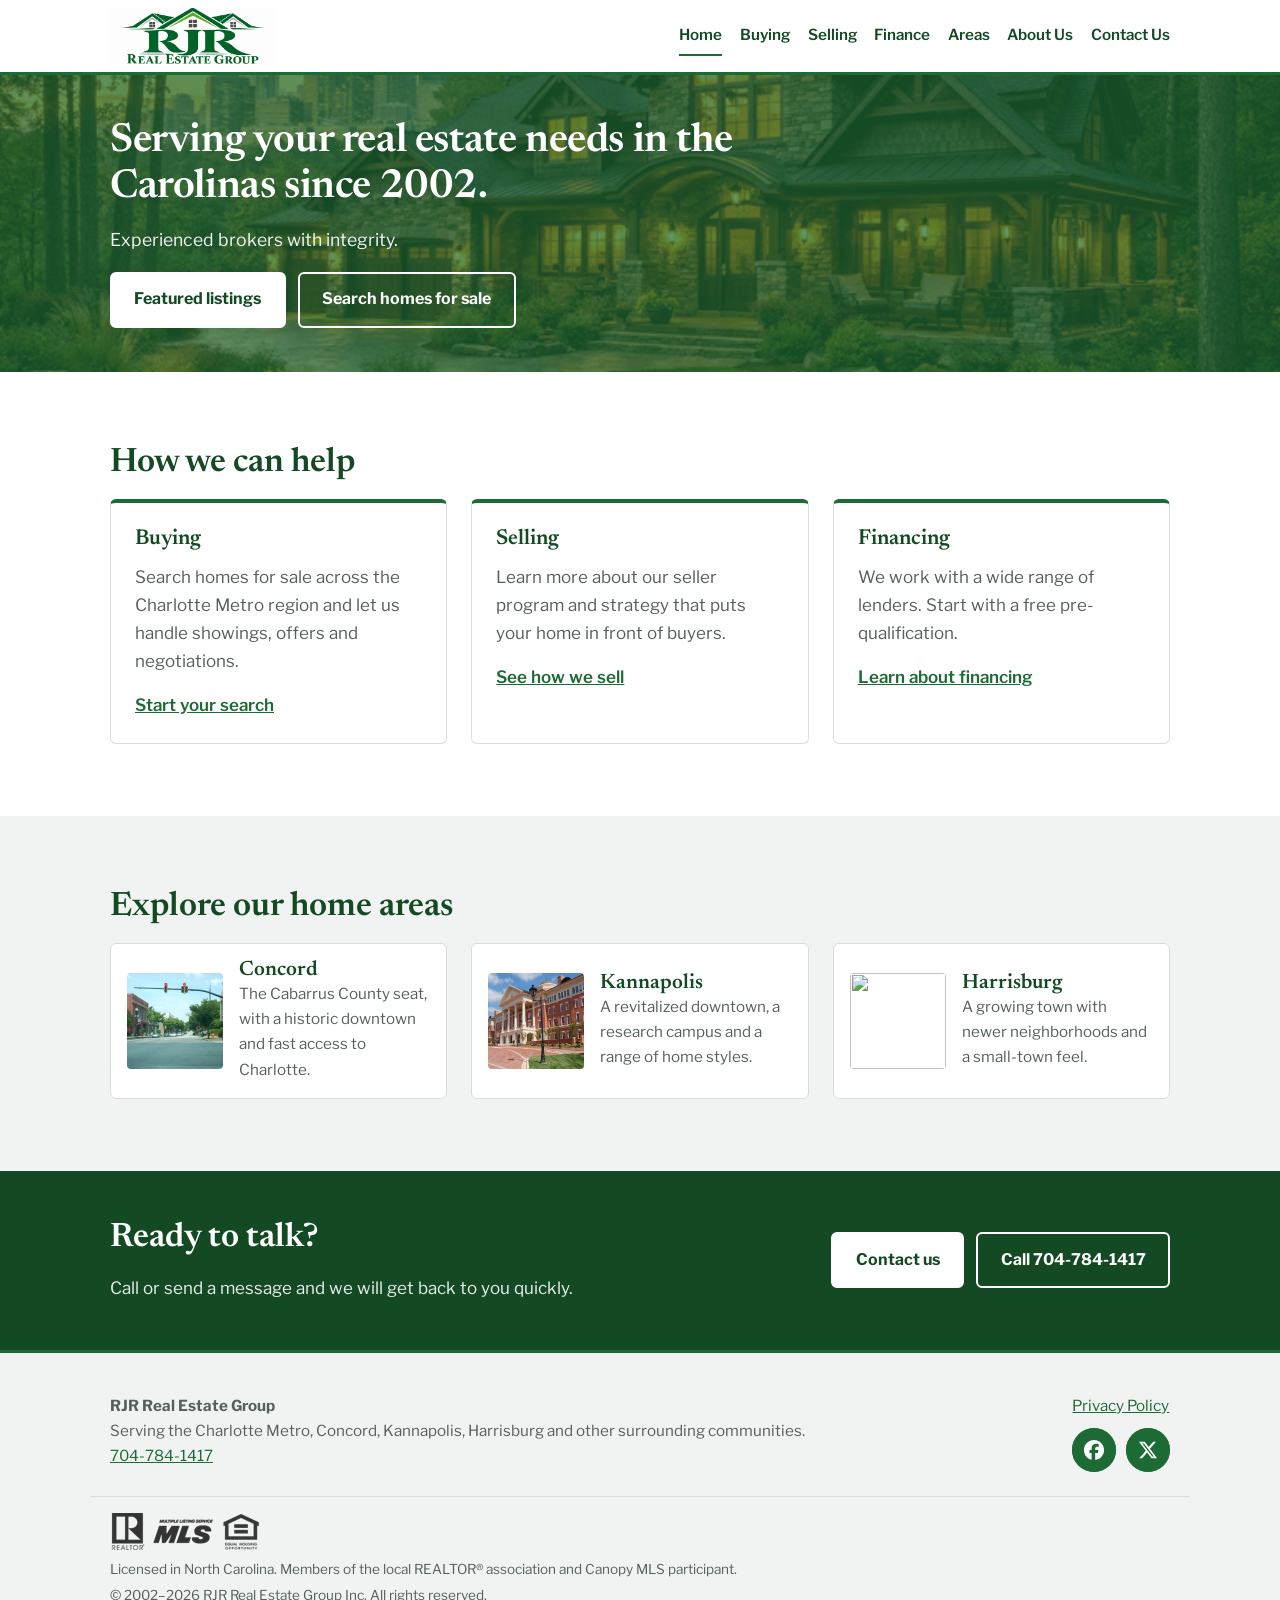
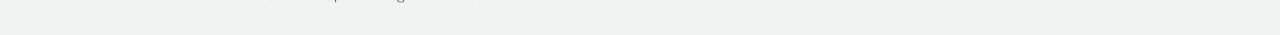
==== index.html @ 5c3bfae6 "Various fixes" ====
<!DOCTYPE html>
<html lang="en">
<head>
<meta charset="utf-8">
<meta name="viewport" content="width=device-width, initial-scale=1">
<title>RJR Real Estate Group | Charlotte &amp; Cabarrus County Real Estate</title>
<meta name="description" content="Full-service residential real estate for buyers and sellers in the Charlotte Metro, Concord, Kannapolis, Harrisburg and Cabarrus County, NC. Search homes for sale.">
<link rel="canonical" href="https://choosecarolinas.com/">
<link rel="preconnect" href="https://fonts.googleapis.com">
<link rel="preconnect" href="https://fonts.gstatic.com" crossorigin>
<link href="https://fonts.googleapis.com/css2?family=Libre+Franklin:wght@400;600;700&family=Newsreader:opsz,wght@6..72,500;6..72,600&display=swap" rel="stylesheet">
<link rel="stylesheet" href="style.css">
<link rel="icon" href="images/favicon.ico" sizes="any">
<link rel="apple-touch-icon" href="images/apple-touch-icon.png">
</head>
<body>
<a class="skip" href="#main">Skip to content</a>
<header class="site-header">
  <div class="wrap bar">
    <a class="brand" href="index.html"><img src="images/RJR_Logo_2026.png" alt="RJR Real Estate Group" width="170" height="92"></a>
    <input type="checkbox" id="menu-toggle" class="menu-toggle" aria-label="Toggle menu">
    <label for="menu-toggle" class="menu-btn" aria-hidden="true"><span></span></label>
    <nav class="nav" aria-label="Main"><a href="index.html" aria-current="page">Home</a><a href="Buying.html">Buying</a><a href="Selling.html">Selling</a><a href="Finance.html">Finance</a><a href="Areas.html">Areas</a><a href="Aboutus.html">About Us</a><a href="Contacts.html">Contact Us</a></nav>
  </div>
</header>
<main id="main">
<section class="hero" style="--hero-img:url('images/HomePage_Background_Home.png'); --hero-opacity:.3"><div class="wrap">
  <h1>Serving your real estate needs in the Carolinas since 2002.</h1>
  <p class="lead">Experienced brokers with integrity.</p>
  <div class="hero-actions"><a class="btn light" href="Buying_firm.html">Featured listings</a><a class="btn ghost-light" href="Buying.html">Search homes for sale</a></div>
</div></section>
<section class="section"><div class="wrap">
  <h2>How we can help</h2>
  <div class="grid3">
    <article class="card"><h3>Buying</h3><p>Search homes for sale across the Charlotte Metro region and let us handle showings, offers and negotiations.</p><a href="Buying.html">Start your search</a></article>
    <article class="card"><h3>Selling</h3><p>Learn more about our seller program and strategy that puts your home in front of buyers.</p><a href="Selling.html">See how we sell</a></article>
    <article class="card"><h3>Financing</h3><p>We work with a wide range of lenders. Start with a free pre-qualification.</p><a href="Finance.html">Learn about financing</a></article>
  </div>
</div></section>
<section class="section alt"><div class="wrap">
  <h2>Explore our home areas</h2>
  <div class="grid3">
    <a class="area-card" href="Concord.html"><img src="images/concord.jpg" alt="" width="181" height="145"><span><strong>Concord</strong>The Cabarrus County seat, with a historic downtown and fast access to Charlotte.</span></a>
    <a class="area-card" href="Kannapolis.html"><img src="images/Kannapolis.jpg" alt="" width="117" height="90"><span><strong>Kannapolis</strong>A revitalized downtown, a research campus and a range of home styles.</span></a>
    <a class="area-card" href="Harrisburg.html"><img src="images/page1_img4.jpg" alt="" width="181" height="145"><span><strong>Harrisburg</strong>A growing town with newer neighborhoods and a small-town feel.</span></a>
  </div>
</div></section>
<section class="cta"><div class="wrap">
  <div><h2>Ready to talk?</h2><p>Call or send a message and we will get back to you quickly.</p></div>
  <div class="cta-actions"><a class="btn light" href="Contacts.html">Contact us</a><a class="btn ghost-light" href="tel:+17047841417">Call 704-784-1417</a></div>
</div></section>

</main>
<footer class="site-footer">
  <div class="wrap foot">
    <div>
      <strong>RJR Real Estate Group</strong><br>
      Serving the Charlotte Metro, Concord, Kannapolis, Harrisburg and other surrounding communities.<br>
      <a href="tel:+17047841417">704-784-1417</a>
    </div>
    <div class="foot-links">
      <a href="Privacy.html">Privacy Policy</a>
<span class="social">
  <a href="https://www.facebook.com/RJRRealEstateGroup" target="_blank" rel="noopener noreferrer"><img src="images/facebook-icon.svg" alt="RJR Real Estate Group on Facebook (opens in a new tab)" width="44" height="44"></a>
  <a href="https://x.com/RJR_Real_Estate" target="_blank" rel="noopener noreferrer"><img src="images/x-icon.svg" alt="RJR Real Estate Group on X (opens in a new tab)" width="44" height="44"></a>
</span>
    </div>
  </div>
  <div class="wrap legal">
    <img src="images/realtor-logo-group_big.png" alt="REALTOR, Multiple Listing Service and Equal Housing Opportunity logos" width="150" height="37">
    <p>Licensed in North Carolina.  Members of the local REALTOR&reg; association and Canopy MLS participant.</p>
 <p>&copy; 2002&ndash;<span id="year">2026</span> RJR Real Estate Group Inc. All rights reserved.</p>
  </div>
</footer>
<script>document.getElementById('year').textContent = new Date().getFullYear();</script>
</body>
</html>
---- style.css ----
:root{--green:#1d6b34;--green-dark:#134a24;--green-soft:#e6f0e9;--grey:#f1f3f2;--line:#d8dedb;--ink:#1c2420;--muted:#55605a;--r:6px}
*{box-sizing:border-box}
html{scroll-behavior:smooth;scroll-padding-top:5.5rem}
@media (prefers-reduced-motion:reduce){html{scroll-behavior:auto}}
body{margin:0;font:400 1.0625rem/1.65 "Libre Franklin",system-ui,-apple-system,"Segoe UI",sans-serif;color:var(--ink);background:#fff}
h1,h2,h3{font-family:"Newsreader",Georgia,serif;font-weight:600;line-height:1.15;margin:0 0 .5em;color:var(--green-dark)}
h1{font-size:clamp(2rem,5vw,3.4rem);letter-spacing:-.01em}
h2{font-size:clamp(1.5rem,3vw,2.1rem)}
h3{font-size:1.35rem}
a{color:var(--green)}
img{max-width:100%;height:auto}
a:focus-visible,button:focus-visible,input:focus-visible,select:focus-visible,textarea:focus-visible{outline:3px solid var(--green);outline-offset:2px}
.hero a:focus-visible,.page-head a:focus-visible,.cta a:focus-visible{outline-color:#fff}
.wrap{max-width:1100px;margin:0 auto;padding:0 1.25rem}
.narrow{max-width:760px}
.skip{position:absolute;left:-999px}.skip:focus{left:1rem;top:1rem;background:#fff;color:#000;padding:.5rem 1rem;z-index:99}
.site-header{background:#fff;border-bottom:3px solid var(--green);position:sticky;top:0;z-index:20}
.bar{display:flex;align-items:center;justify-content:space-between;min-height:72px}
.brand img{display:block;height:56px;width:auto}
.nav{display:flex;gap:1.1rem;align-items:center}
.nav a{color:var(--green-dark);text-decoration:none;font-size:.95rem;font-weight:600;padding:.4rem 0;border-bottom:2px solid transparent}
.nav a:hover,.nav a[aria-current]{border-color:var(--green)}
.nav .nav-call{background:var(--green);color:#fff;border:0;padding:.5rem .9rem;border-radius:var(--r)}
.menu-toggle,.menu-btn{display:none}
@media (max-width:1000px){
 .menu-btn{display:block;width:44px;height:44px;cursor:pointer;position:relative}
 .menu-btn span,.menu-btn span::before,.menu-btn span::after{content:"";position:absolute;left:10px;right:10px;height:2px;background:var(--green-dark)}
 .menu-btn span{top:21px}.menu-btn span::before{top:-7px;left:0;right:0}.menu-btn span::after{top:7px;left:0;right:0}
 .menu-toggle{display:block;position:absolute;right:1.25rem;width:44px;height:44px;opacity:0;cursor:pointer;z-index:2}
 .menu-toggle:focus-visible+.menu-btn{outline:3px solid var(--green)}
 .nav{display:none;position:absolute;top:100%;left:0;right:0;background:#fff;border-bottom:3px solid var(--green);flex-direction:column;align-items:stretch;gap:0;padding:.5rem 1.25rem 1rem}
 .nav a{padding:.8rem 0;border-bottom:1px solid var(--line)}
 .menu-toggle:checked~.nav{display:flex}
 .nav .nav-call{text-align:center;margin-top:.75rem}
}
.hero{position:relative;isolation:isolate;overflow:hidden;background:var(--green);color:#fff;padding:clamp(1.75rem,4vw,2.75rem) 0}
/* Optional background image: set --hero-img on the <section class="hero"> in any page.
   Adjust --hero-opacity (0 = invisible, 1 = fully visible). Text stays solid on top. */
.hero::before{content:"";position:absolute;inset:0;z-index:-1;background-image:var(--hero-img,none);background-size:cover;background-position:center;opacity:var(--hero-opacity,.3)}
.hero h1{max-width:26ch;color:#fff;font-size:clamp(1.75rem,4vw,2.5rem);margin-bottom:.35em}
.lead{font-size:1.2rem;max-width:56ch;margin:0}
.hero .lead{opacity:.95;font-size:1.1rem}
.hero-actions{display:flex;flex-wrap:wrap;gap:.75rem;margin-top:1.1rem}
.page-head{background:var(--green);color:#fff;padding:2.75rem 0 2.25rem}.page-head h1{color:#fff;margin-bottom:.25em}
.btn{display:inline-block;background:var(--green);color:#fff;font-weight:700;text-decoration:none;padding:.8rem 1.4rem;border-radius:var(--r);border:2px solid var(--green);cursor:pointer;font-size:1rem;font-family:inherit}
.btn:hover{background:var(--green-dark);border-color:var(--green-dark)}
.btn.light{background:#fff;color:var(--green-dark);border-color:#fff}.btn.light:hover{background:var(--grey)}
.btn.ghost-light{background:transparent;color:#fff;border-color:#fff}.btn.ghost-light:hover{background:#ffffff22}
.section{padding:clamp(2.5rem,6vw,4.5rem) 0}.alt{background:var(--grey)}
.grid3{display:grid;grid-template-columns:repeat(auto-fit,minmax(260px,1fr));gap:1.5rem}
.card{border:1px solid var(--line);border-top:4px solid var(--green);background:#fff;padding:1.5rem;border-radius:var(--r)}
.card p{margin:0 0 1rem;color:var(--muted)}.card a{font-weight:600}
.area-card{display:flex;gap:1rem;align-items:center;background:#fff;border:1px solid var(--line);border-radius:var(--r);padding:1rem;text-decoration:none;color:var(--ink)}
.area-card:hover{border-color:var(--green)}
.area-card img{width:96px;height:96px;object-fit:cover;border-radius:4px;flex:none}
.area-card strong{display:block;font:600 1.3rem "Newsreader",Georgia,serif;color:var(--green-dark)}
.area-card span{font-size:.95rem;color:var(--muted)}
.more{margin-top:2rem;color:var(--muted)}
.split{display:grid;grid-template-columns:1.3fr 1fr;gap:2.5rem;align-items:start}.split>*{min-width:0}
@media (max-width:800px){.split{grid-template-columns:1fr}}
.fig{display:block;justify-self:center;border-radius:var(--r);max-width:100%;height:auto}
.prose p{max-width:68ch}
.steps{padding-left:1.25rem}.steps li{margin-bottom:1rem;padding-left:.35rem}
.checks{list-style:none;padding:0;margin:0 0 1.25rem}
.checks li{position:relative;padding:.3rem 0 .3rem 1.75rem}
.checks li::before{content:"";position:absolute;left:.25rem;top:.85rem;width:.55rem;height:.55rem;background:var(--green);border-radius:50%}
.idx-full{width:100%;background:var(--grey);padding:0;min-height:700px}
.idx-full iframe{display:block;width:100%;min-height:900px;border:0}
.idx-placeholder{margin:1.5rem;padding:4rem 1rem;text-align:center;color:var(--muted);border:2px dashed #b9c3be;border-radius:var(--r);background:#fff}
.cta{background:var(--green-dark);color:#fff;padding:3rem 0}
.cta h2{color:#fff}
.cta .wrap{display:flex;flex-wrap:wrap;gap:1.5rem;align-items:center;justify-content:space-between}
.cta p{margin:0;opacity:.92}.cta-actions{display:flex;flex-wrap:wrap;gap:.75rem}
.form{display:grid;gap:1rem}
.form label{display:grid;gap:.35rem;font-weight:600;font-size:.95rem}
.form input,.form select,.form textarea{font:inherit;padding:.7rem .8rem;border:1px solid #b9c3be;border-radius:var(--r);background:#fff;color:var(--ink);width:100%}
.contact-info{background:var(--grey);padding:1.75rem;border-radius:var(--r)}
.site-footer{background:var(--grey);border-top:3px solid var(--green);padding:2.5rem 0 1.5rem;font-size:.95rem;color:var(--muted)}
.foot{display:flex;flex-wrap:wrap;gap:2rem;justify-content:space-between;margin-bottom:1.5rem}
.foot-links{display:flex;flex-direction:column;gap:.6rem}
.social{display:flex;gap:.5rem}.social img{display:block;border-radius:4px}
.legal{border-top:1px solid var(--line);padding-top:1rem;font-size:.85rem}.legal p{margin:.25rem 0}.legal img{display:block;margin-bottom:.5rem}
.btn:disabled{background:#9aa5a0;border-color:#9aa5a0;cursor:not-allowed}
.captcha-msg{margin:0;color:#9b1c1c;font-size:.95rem}
.g-recaptcha{max-width:100%;overflow-x:auto}
.prose h2{margin-top:2.25rem}.prose h3{margin-top:1.5rem;font-size:1.15rem}
.form-success{background:var(--green-soft);border:1px solid var(--green);border-left:6px solid var(--green);border-radius:var(--r);padding:1.5rem}
.form-success h2{margin-bottom:.25em}.form-success p{margin:0}
.form-error{margin:0;padding:.75rem 1rem;border:1px solid #9b1c1c;border-radius:var(--r);background:#fdeeee;color:#7a1414;font-size:.95rem}
/* Taller property-search frame on phones (firm listings page only) */
@media (max-width:800px){
  .idx-tall iframe{height:2200px}
}
.social{display:flex;gap:.6rem}
.social a{display:inline-flex;align-items:center;justify-content:center;width:44px;height:44px;border-radius:50%;background:var(--green);color:#fff}
.social a:hover{background:var(--green-dark)}
.social svg{width:22px;height:22px;fill:currentColor}
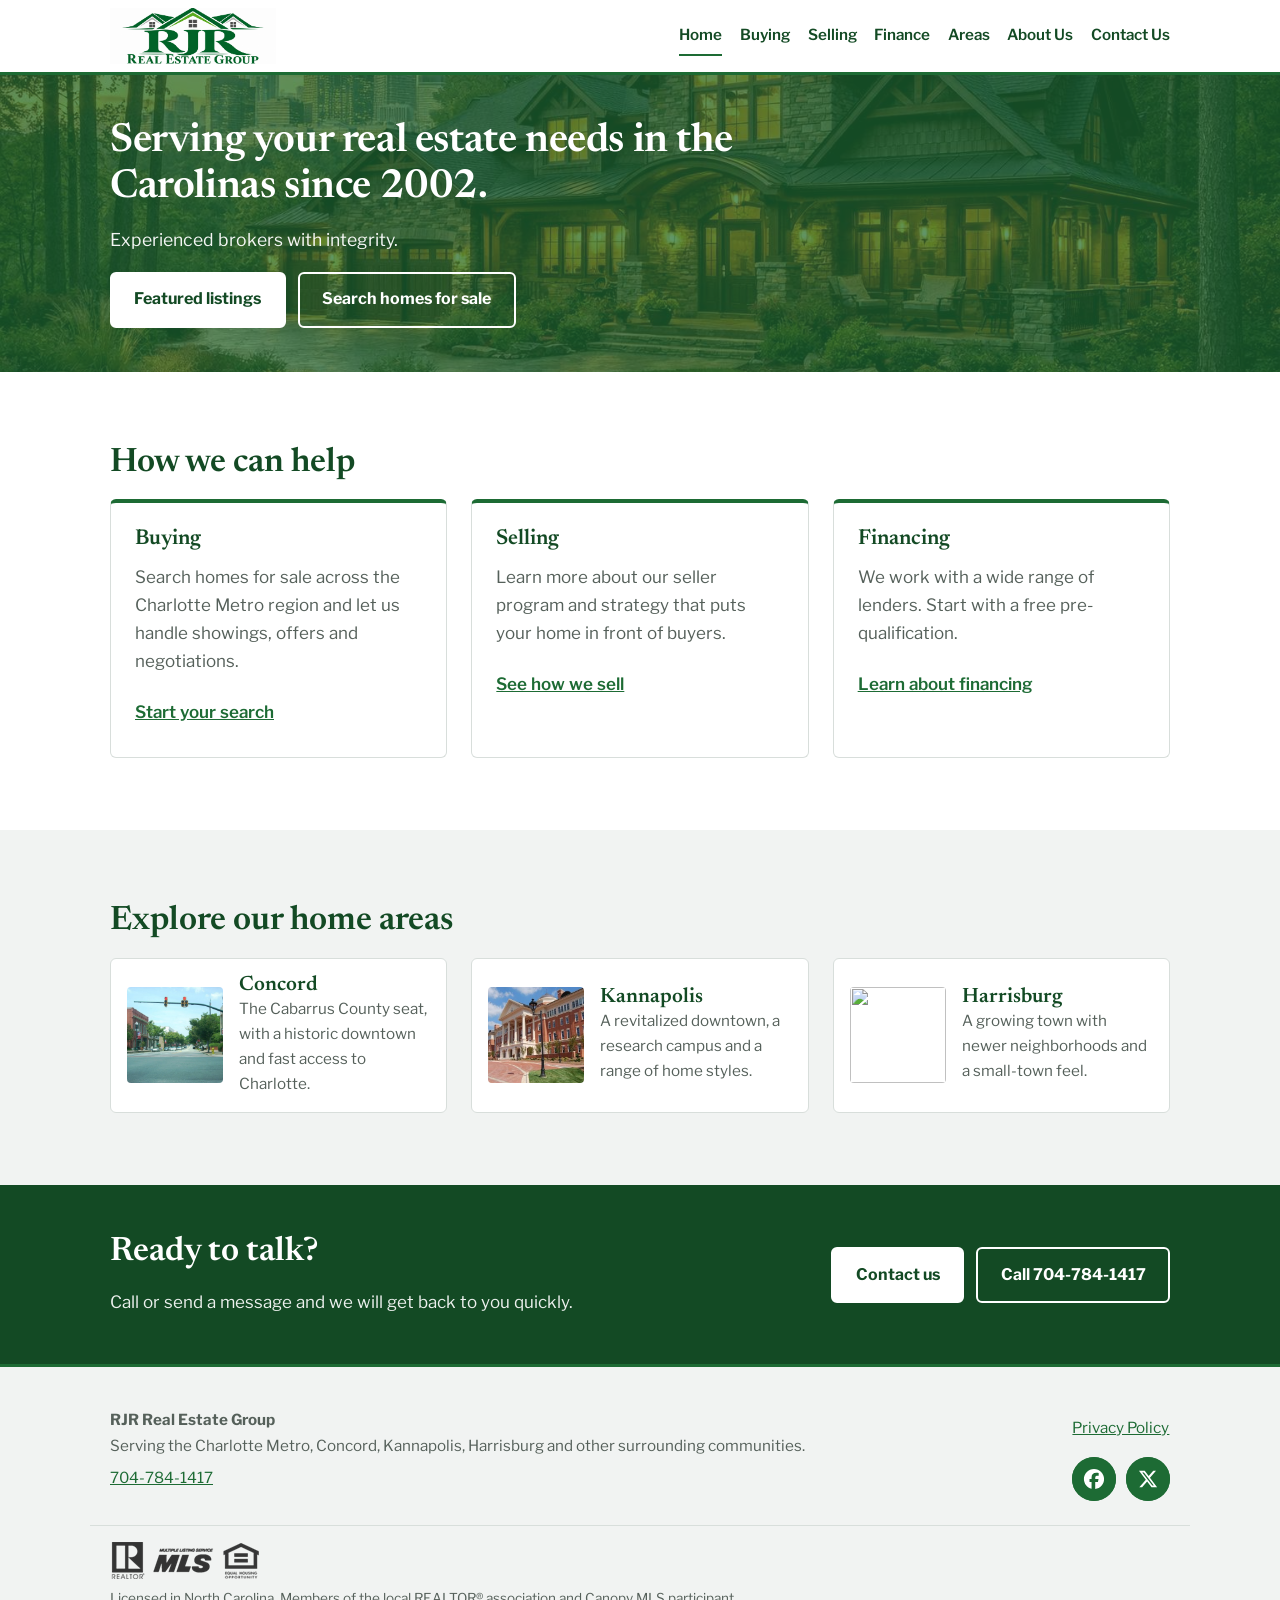
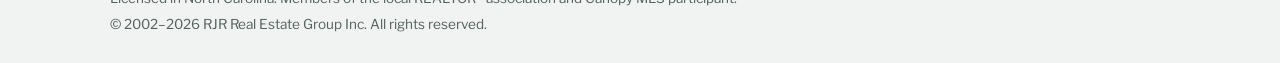
==== commit 0455b7da: "Header image fix" ====
--- a/index.html
+++ b/index.html
@@ -4,7 +4,7 @@
 <meta charset="utf-8">
 <meta name="viewport" content="width=device-width, initial-scale=1">
 <title>RJR Real Estate Group | Charlotte &amp; Cabarrus County Real Estate</title>
-<meta name="description" content="Full-service residential real estate for buyers and sellers in the Charlotte Metro, Concord, Kannapolis, Harrisburg and Cabarrus County, NC. Search homes for sale.">
+<meta name="description" content="Full-service residential real estate for buyers and sellers in Charlotte, Concord, Kannapolis, Harrisburg and Cabarrus County, NC. Search homes for sale.">
 <link rel="canonical" href="https://choosecarolinas.com/">
 <link rel="preconnect" href="https://fonts.googleapis.com">
 <link rel="preconnect" href="https://fonts.gstatic.com" crossorigin>
@@ -24,7 +24,7 @@
   </div>
 </header>
 <main id="main">
-<section class="hero" style="--hero-img:url('images/HomePage_Background_Home.png'); --hero-opacity:.3"><div class="wrap">
+<section class="hero" style="--hero-img:url('images/HomePage_Background_Home.jpg'); --hero-opacity:.3"><div class="wrap">
   <h1>Serving your real estate needs in the Carolinas since 2002.</h1>
   <p class="lead">Experienced brokers with integrity.</p>
   <div class="hero-actions"><a class="btn light" href="Buying_firm.html">Featured listings</a><a class="btn ghost-light" href="Buying.html">Search homes for sale</a></div>
@@ -40,8 +40,8 @@
 <section class="section alt"><div class="wrap">
   <h2>Explore our home areas</h2>
   <div class="grid3">
-    <a class="area-card" href="Concord.html"><img src="images/concord.jpg" alt="" width="181" height="145"><span><strong>Concord</strong>The Cabarrus County seat, with a historic downtown and fast access to Charlotte.</span></a>
-    <a class="area-card" href="Kannapolis.html"><img src="images/Kannapolis.jpg" alt="" width="117" height="90"><span><strong>Kannapolis</strong>A revitalized downtown, a research campus and a range of home styles.</span></a>
+    <a class="area-card" href="Concord.html"><img src="images/concord.jpg" alt="" width="800" height="600"><span><strong>Concord</strong>The Cabarrus County seat, with a historic downtown and fast access to Charlotte.</span></a>
+    <a class="area-card" href="Kannapolis.html"><img src="images/Kannapolis.jpg" alt="" width="466" height="313"><span><strong>Kannapolis</strong>A revitalized downtown, a research campus and a range of home styles.</span></a>
     <a class="area-card" href="Harrisburg.html"><img src="images/page1_img4.jpg" alt="" width="181" height="145"><span><strong>Harrisburg</strong>A growing town with newer neighborhoods and a small-town feel.</span></a>
   </div>
 </div></section>
--- a/style.css
+++ b/style.css
@@ -94,4 +94,5 @@
 .social{display:flex;gap:.6rem}
 .social a{display:inline-flex;align-items:center;justify-content:center;width:44px;height:44px;border-radius:50%;background:var(--green);color:#fff}
 .social a:hover{background:var(--green-dark)}
-.social svg{width:22px;height:22px;fill:currentColor}+.social svg{width:22px;height:22px;fill:currentColor}
+.card a,.contact-info a,.foot>div>a,.foot-links>a{display:inline-block;padding:.45rem 0}
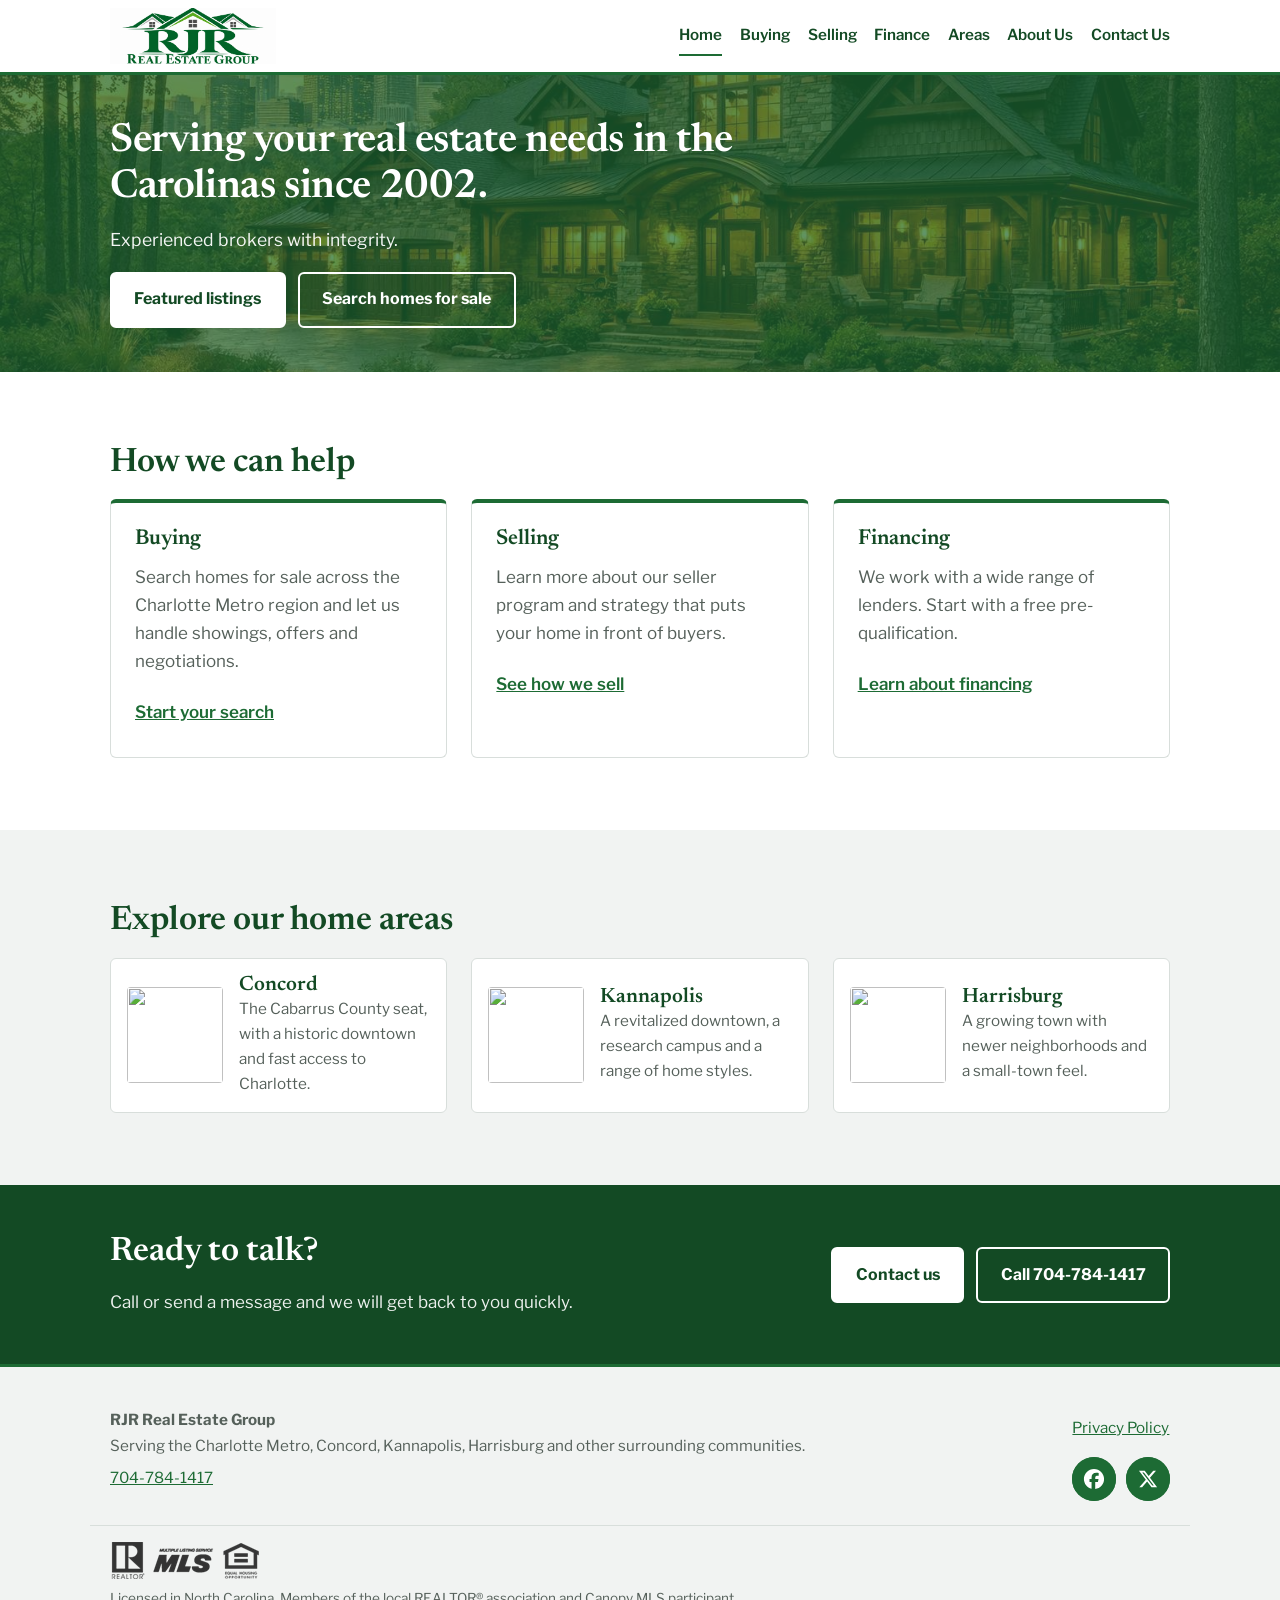
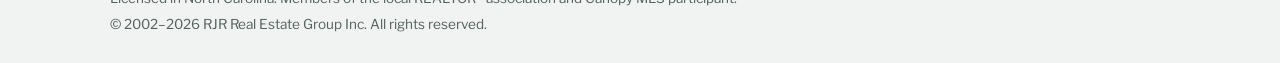
==== commit 7804298f: "City Image Updates" ====
--- a/index.html
+++ b/index.html
@@ -40,9 +40,9 @@
 <section class="section alt"><div class="wrap">
   <h2>Explore our home areas</h2>
   <div class="grid3">
-    <a class="area-card" href="Concord.html"><img src="images/concord.jpg" alt="" width="800" height="600"><span><strong>Concord</strong>The Cabarrus County seat, with a historic downtown and fast access to Charlotte.</span></a>
-    <a class="area-card" href="Kannapolis.html"><img src="images/Kannapolis.jpg" alt="" width="466" height="313"><span><strong>Kannapolis</strong>A revitalized downtown, a research campus and a range of home styles.</span></a>
-    <a class="area-card" href="Harrisburg.html"><img src="images/page1_img4.jpg" alt="" width="181" height="145"><span><strong>Harrisburg</strong>A growing town with newer neighborhoods and a small-town feel.</span></a>
+    <a class="area-card" href="Concord.html"><img src="images/concord_union_downtown.jpg" alt="" width="800" height="600"><span><strong>Concord</strong>The Cabarrus County seat, with a historic downtown and fast access to Charlotte.</span></a>
+    <a class="area-card" href="Kannapolis.html"><img src="images/Kannapolis_Main.jpg" alt="" width="466" height="313"><span><strong>Kannapolis</strong>A revitalized downtown, a research campus and a range of home styles.</span></a>
+    <a class="area-card" href="Harrisburg.html"><img src="images/harrisburg_sign.jpg" alt="" width="181" height="145"><span><strong>Harrisburg</strong>A growing town with newer neighborhoods and a small-town feel.</span></a>
   </div>
 </div></section>
 <section class="cta"><div class="wrap">
@@ -68,7 +68,7 @@
   </div>
   <div class="wrap legal">
     <img src="images/realtor-logo-group_big.png" alt="REALTOR, Multiple Listing Service and Equal Housing Opportunity logos" width="150" height="37">
-    <p>Licensed in North Carolina.  Members of the local REALTOR&reg; association and Canopy MLS participant.</p>
+    <p>Licensed in North Carolina. Members of the local REALTOR&reg; association and Canopy MLS participant.</p>
  <p>&copy; 2002&ndash;<span id="year">2026</span> RJR Real Estate Group Inc. All rights reserved.</p>
   </div>
 </footer>
--- a/style.css
+++ b/style.css
@@ -10,7 +10,7 @@
 a{color:var(--green)}
 img{max-width:100%;height:auto}
 a:focus-visible,button:focus-visible,input:focus-visible,select:focus-visible,textarea:focus-visible{outline:3px solid var(--green);outline-offset:2px}
-.hero a:focus-visible,.page-head a:focus-visible,.cta a:focus-visible{outline-color:#fff}
+.hero a:focus-visible,.cta a:focus-visible{outline-color:#fff}
 .wrap{max-width:1100px;margin:0 auto;padding:0 1.25rem}
 .narrow{max-width:760px}
 .skip{position:absolute;left:-999px}.skip:focus{left:1rem;top:1rem;background:#fff;color:#000;padding:.5rem 1rem;z-index:99}
@@ -41,7 +41,6 @@
 .lead{font-size:1.2rem;max-width:56ch;margin:0}
 .hero .lead{opacity:.95;font-size:1.1rem}
 .hero-actions{display:flex;flex-wrap:wrap;gap:.75rem;margin-top:1.1rem}
-.page-head{background:var(--green);color:#fff;padding:2.75rem 0 2.25rem}.page-head h1{color:#fff;margin-bottom:.25em}
 .btn{display:inline-block;background:var(--green);color:#fff;font-weight:700;text-decoration:none;padding:.8rem 1.4rem;border-radius:var(--r);border:2px solid var(--green);cursor:pointer;font-size:1rem;font-family:inherit}
 .btn:hover{background:var(--green-dark);border-color:var(--green-dark)}
 .btn.light{background:#fff;color:var(--green-dark);border-color:#fff}.btn.light:hover{background:var(--grey)}
@@ -66,7 +65,6 @@
 .checks li::before{content:"";position:absolute;left:.25rem;top:.85rem;width:.55rem;height:.55rem;background:var(--green);border-radius:50%}
 .idx-full{width:100%;background:var(--grey);padding:0;min-height:700px}
 .idx-full iframe{display:block;width:100%;min-height:900px;border:0}
-.idx-placeholder{margin:1.5rem;padding:4rem 1rem;text-align:center;color:var(--muted);border:2px dashed #b9c3be;border-radius:var(--r);background:#fff}
 .cta{background:var(--green-dark);color:#fff;padding:3rem 0}
 .cta h2{color:#fff}
 .cta .wrap{display:flex;flex-wrap:wrap;gap:1.5rem;align-items:center;justify-content:space-between}
@@ -78,7 +76,7 @@
 .site-footer{background:var(--grey);border-top:3px solid var(--green);padding:2.5rem 0 1.5rem;font-size:.95rem;color:var(--muted)}
 .foot{display:flex;flex-wrap:wrap;gap:2rem;justify-content:space-between;margin-bottom:1.5rem}
 .foot-links{display:flex;flex-direction:column;gap:.6rem}
-.social{display:flex;gap:.5rem}.social img{display:block;border-radius:4px}
+.social img{display:block;border-radius:4px}
 .legal{border-top:1px solid var(--line);padding-top:1rem;font-size:.85rem}.legal p{margin:.25rem 0}.legal img{display:block;margin-bottom:.5rem}
 .btn:disabled{background:#9aa5a0;border-color:#9aa5a0;cursor:not-allowed}
 .captcha-msg{margin:0;color:#9b1c1c;font-size:.95rem}
@@ -94,5 +92,4 @@
 .social{display:flex;gap:.6rem}
 .social a{display:inline-flex;align-items:center;justify-content:center;width:44px;height:44px;border-radius:50%;background:var(--green);color:#fff}
 .social a:hover{background:var(--green-dark)}
-.social svg{width:22px;height:22px;fill:currentColor}
-.card a,.contact-info a,.foot>div>a,.foot-links>a{display:inline-block;padding:.45rem 0}+.card a,.contact-info a,.foot>div>a,.foot-links>a{display:inline-block;padding:.45rem 0}
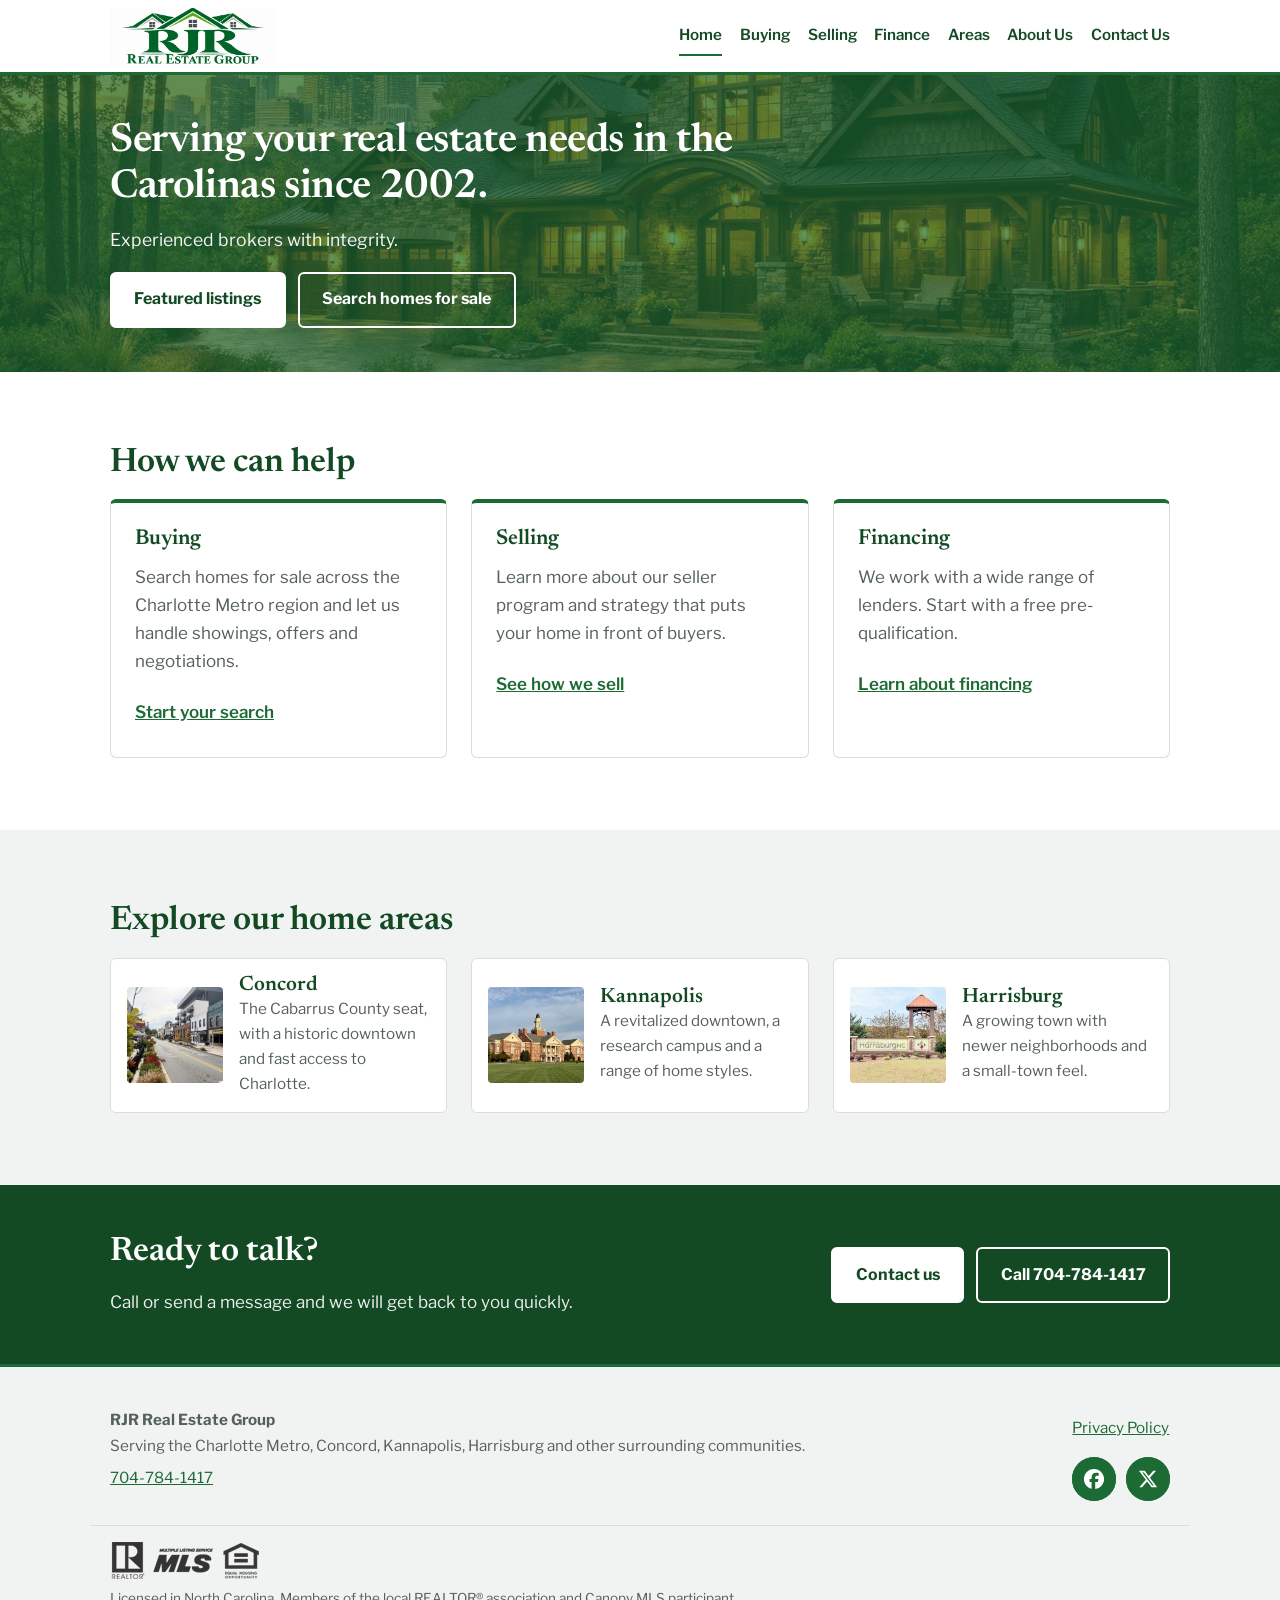
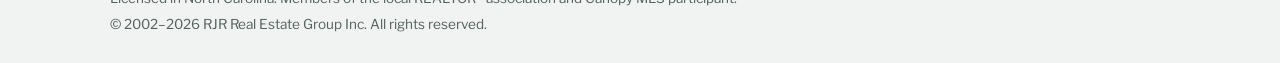
==== commit a8b4a484: "Image Name corrections" ====
--- a/index.html
+++ b/index.html
@@ -40,9 +40,9 @@
 <section class="section alt"><div class="wrap">
   <h2>Explore our home areas</h2>
   <div class="grid3">
-    <a class="area-card" href="Concord.html"><img src="images/concord_union_downtown.jpg" alt="" width="800" height="600"><span><strong>Concord</strong>The Cabarrus County seat, with a historic downtown and fast access to Charlotte.</span></a>
-    <a class="area-card" href="Kannapolis.html"><img src="images/Kannapolis_Main.jpg" alt="" width="466" height="313"><span><strong>Kannapolis</strong>A revitalized downtown, a research campus and a range of home styles.</span></a>
-    <a class="area-card" href="Harrisburg.html"><img src="images/harrisburg_sign.jpg" alt="" width="181" height="145"><span><strong>Harrisburg</strong>A growing town with newer neighborhoods and a small-town feel.</span></a>
+    <a class="area-card" href="Concord.html"><img src="images/Concord_Union_Downtown.JPG" alt="" width="800" height="600"><span><strong>Concord</strong>The Cabarrus County seat, with a historic downtown and fast access to Charlotte.</span></a>
+    <a class="area-card" href="Kannapolis.html"><img src="images/Kannapolis_Main.JPG" alt="" width="466" height="313"><span><strong>Kannapolis</strong>A revitalized downtown, a research campus and a range of home styles.</span></a>
+    <a class="area-card" href="Harrisburg.html"><img src="images/Harrisburg_Sign.JPG" alt="" width="181" height="145"><span><strong>Harrisburg</strong>A growing town with newer neighborhoods and a small-town feel.</span></a>
   </div>
 </div></section>
 <section class="cta"><div class="wrap">
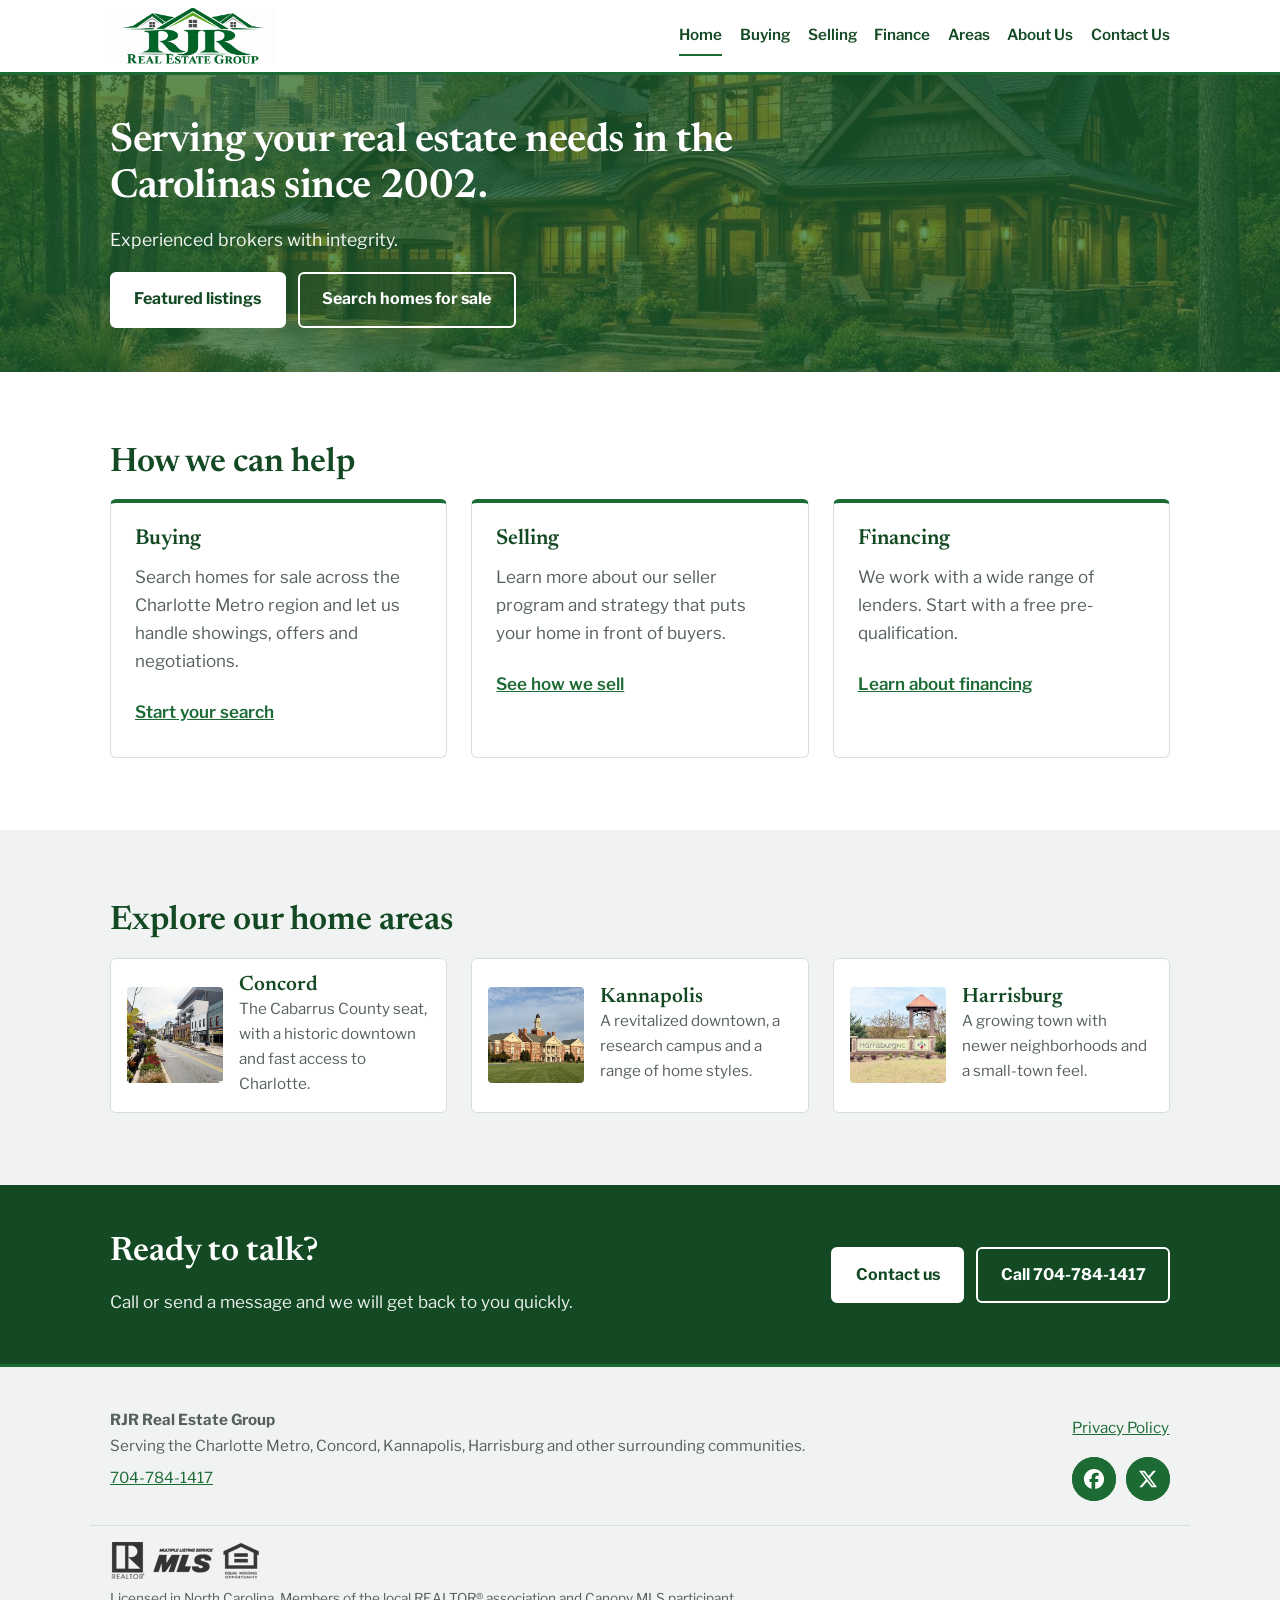
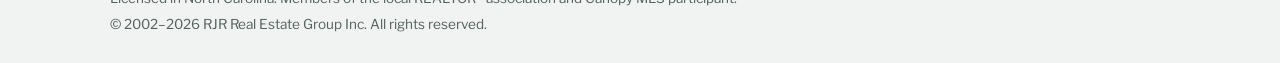
==== commit b563e9c1: "Image Size Corrections" ====
--- a/index.html
+++ b/index.html
@@ -40,9 +40,9 @@
 <section class="section alt"><div class="wrap">
   <h2>Explore our home areas</h2>
   <div class="grid3">
-    <a class="area-card" href="Concord.html"><img src="images/Concord_Union_Downtown.JPG" alt="" width="800" height="600"><span><strong>Concord</strong>The Cabarrus County seat, with a historic downtown and fast access to Charlotte.</span></a>
-    <a class="area-card" href="Kannapolis.html"><img src="images/Kannapolis_Main.JPG" alt="" width="466" height="313"><span><strong>Kannapolis</strong>A revitalized downtown, a research campus and a range of home styles.</span></a>
-    <a class="area-card" href="Harrisburg.html"><img src="images/Harrisburg_Sign.JPG" alt="" width="181" height="145"><span><strong>Harrisburg</strong>A growing town with newer neighborhoods and a small-town feel.</span></a>
+    <a class="area-card" href="Concord.html"><img src="images/Concord_Union_Downtown.JPG" alt="" width="960" height="720"><span><strong>Concord</strong>The Cabarrus County seat, with a historic downtown and fast access to Charlotte.</span></a>
+    <a class="area-card" href="Kannapolis.html"><img src="images/Kannapolis_Main.JPG" alt="" width="960" height="726"><span><strong>Kannapolis</strong>A revitalized downtown, a research campus and a range of home styles.</span></a>
+    <a class="area-card" href="Harrisburg.html"><img src="images/Harrisburg_Sign.JPG" alt="" width="960" height="720"><span><strong>Harrisburg</strong>A growing town with newer neighborhoods and a small-town feel.</span></a>
   </div>
 </div></section>
 <section class="cta"><div class="wrap">
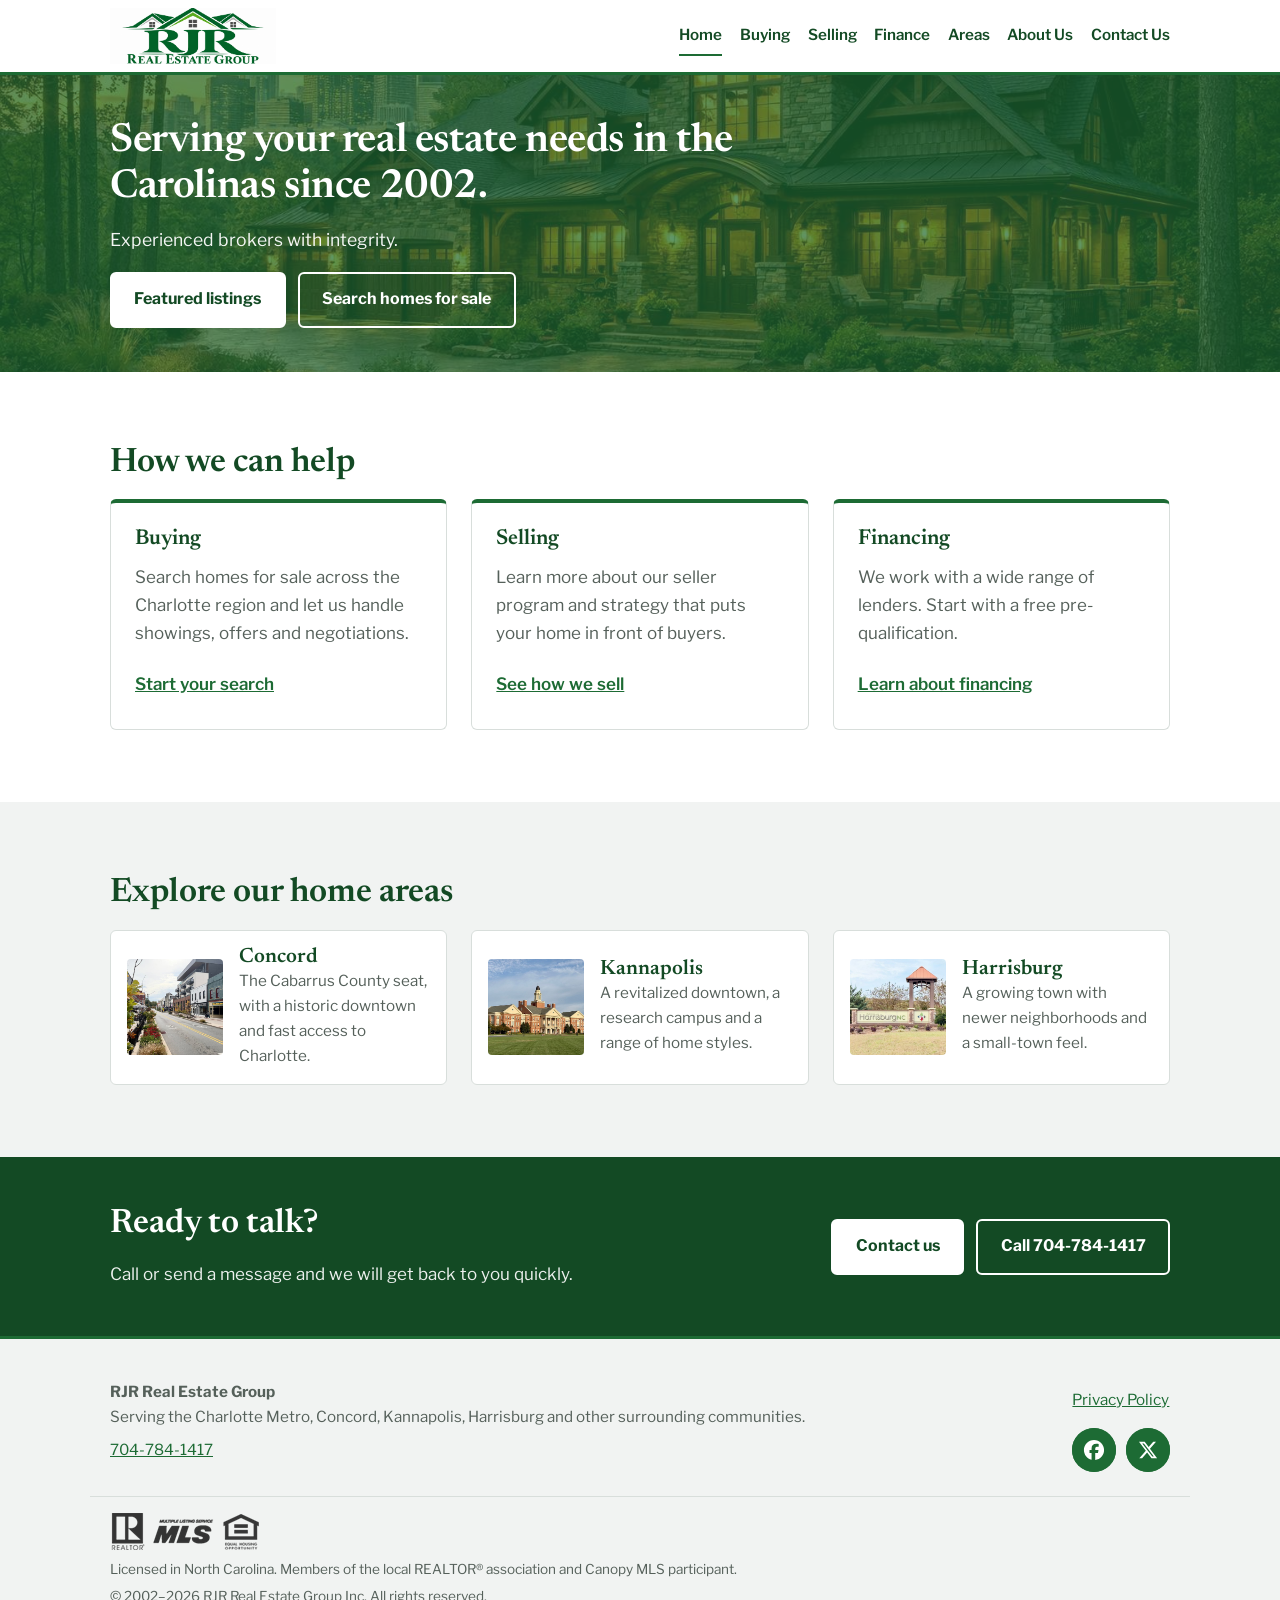
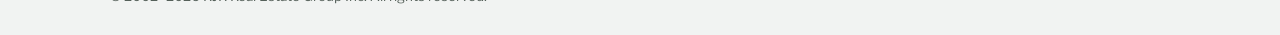
==== commit d84e3f0e: "Update index.html" ====
--- a/index.html
+++ b/index.html
@@ -32,7 +32,7 @@
 <section class="section"><div class="wrap">
   <h2>How we can help</h2>
   <div class="grid3">
-    <article class="card"><h3>Buying</h3><p>Search homes for sale across the Charlotte Metro region and let us handle showings, offers and negotiations.</p><a href="Buying.html">Start your search</a></article>
+    <article class="card"><h3>Buying</h3><p>Search homes for sale across the Charlotte region and let us handle showings, offers and negotiations.</p><a href="Buying.html">Start your search</a></article>
     <article class="card"><h3>Selling</h3><p>Learn more about our seller program and strategy that puts your home in front of buyers.</p><a href="Selling.html">See how we sell</a></article>
     <article class="card"><h3>Financing</h3><p>We work with a wide range of lenders. Start with a free pre-qualification.</p><a href="Finance.html">Learn about financing</a></article>
   </div>
--- a/style.css
+++ b/style.css
@@ -93,3 +93,7 @@
 .social a{display:inline-flex;align-items:center;justify-content:center;width:44px;height:44px;border-radius:50%;background:var(--green);color:#fff}
 .social a:hover{background:var(--green-dark)}
 .card a,.contact-info a,.foot>div>a,.foot-links>a{display:inline-block;padding:.45rem 0}
+.photo-grid{display:grid;grid-template-columns:1fr 1fr;gap:.75rem}
+.photo-grid img{display:block;width:100%;height:auto;object-fit:cover;border-radius:var(--r)}
+.photo-grid .photo-main{grid-column:1/-1;aspect-ratio:3/2}
+.photo-grid .photo-sm{aspect-ratio:4/3}
